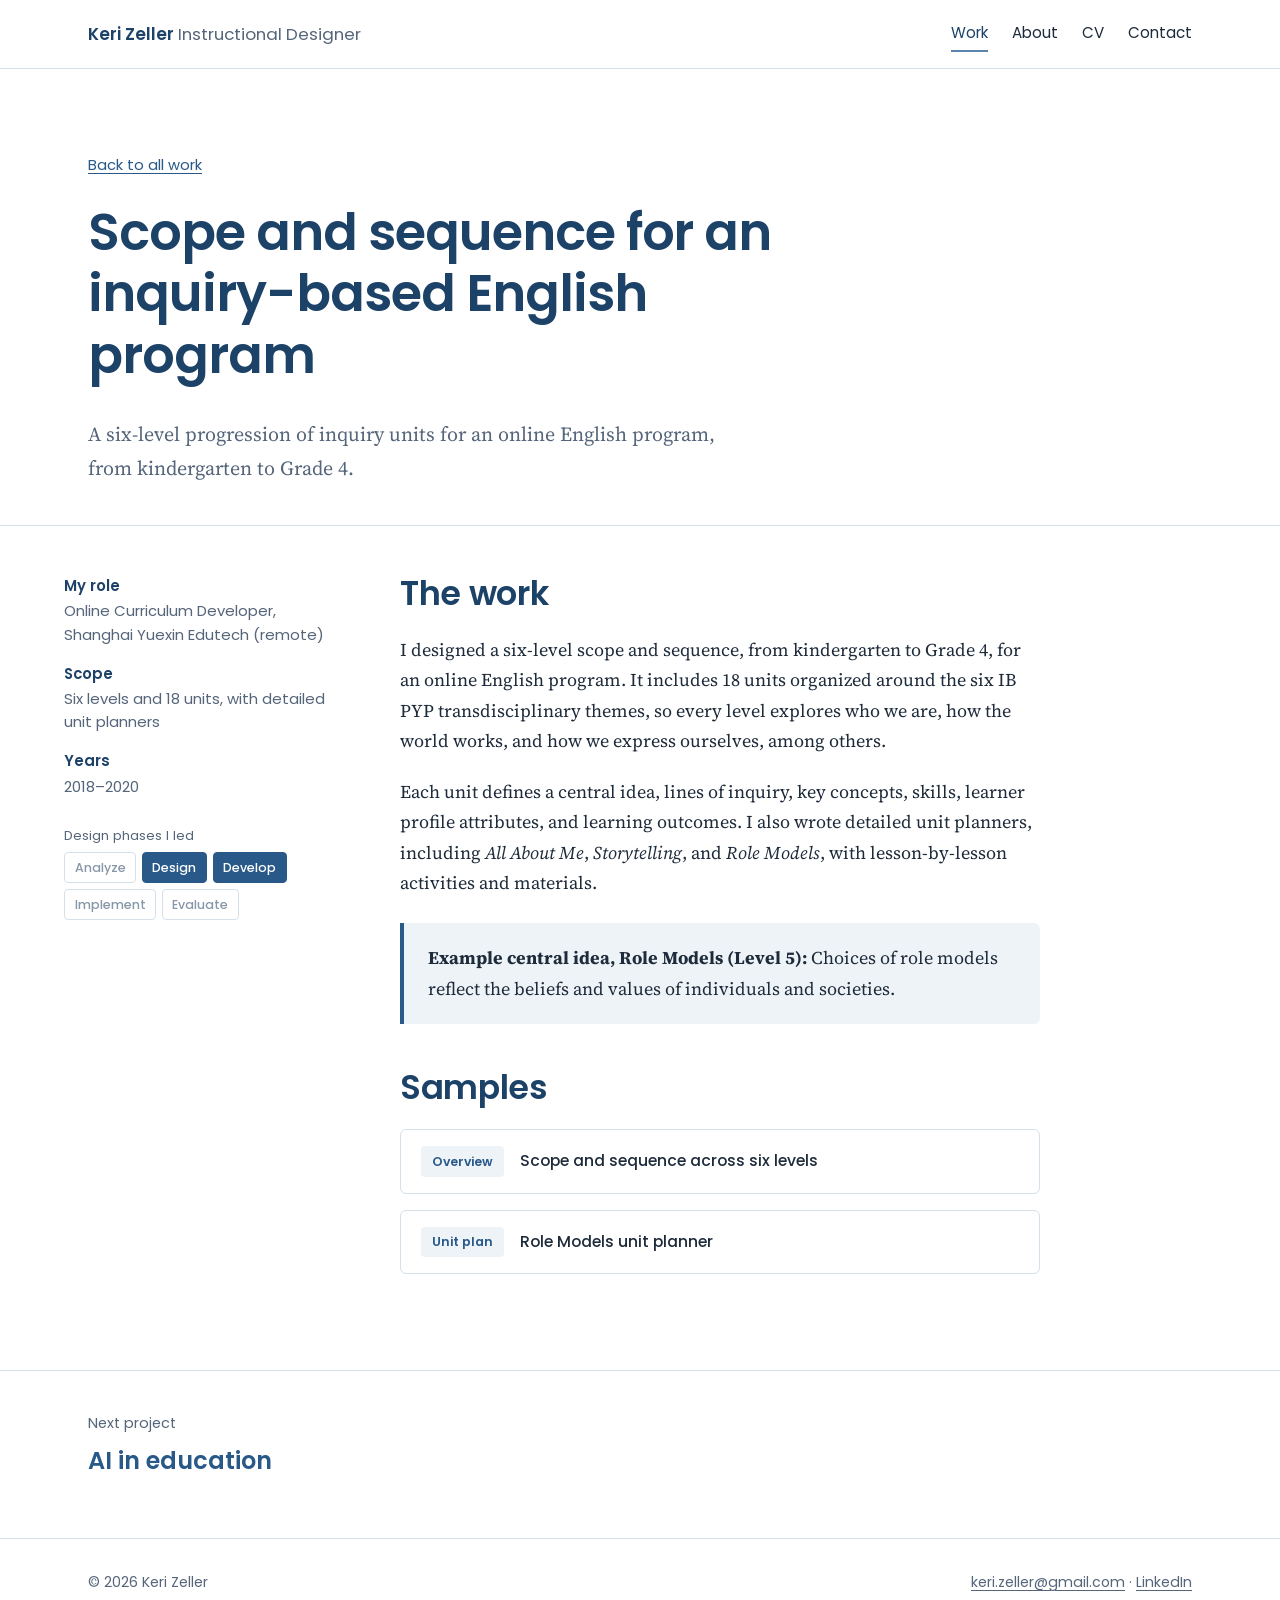
==== curriculum.html @ 0e12e890 "Add files via upload" ====
<!DOCTYPE html>
<html lang="en">
<head>
<meta charset="utf-8">
<meta name="viewport" content="width=device-width, initial-scale=1">
<title>Scope and sequence for an inquiry-based English program | Keri Zeller</title>
<meta name="description" content="Six levels, from kindergarten to Grade 4, and 18 inquiry-based units for an online English program, each with a detailed unit planner.">
<link rel="preconnect" href="https://fonts.googleapis.com">
<link rel="preconnect" href="https://fonts.gstatic.com" crossorigin>
<link href="https://fonts.googleapis.com/css2?family=Poppins:wght@400;500;600&family=Source+Serif+4:opsz,wght@8..60,400;8..60,600&display=swap" rel="stylesheet">
<link rel="stylesheet" href="css/styles.css">
<link rel="icon" href="data:image/svg+xml,<svg xmlns='http://www.w3.org/2000/svg' viewBox='0 0 64 64'><rect width='64' height='64' rx='14' fill='%23295989'/><text x='32' y='42' font-family='Arial' font-size='28' font-weight='700' fill='white' text-anchor='middle'>KZ</text></svg>">
</head>
<body>
<a class="skip" href="#main">Skip to content</a>
<header class="site-header">
  <div class="wrap">
    <a class="brand" href="index.html">Keri Zeller <span>Instructional Designer</span></a>
    <nav class="site-nav" aria-label="Main">
      <a href="index.html#work" aria-current="page">Work</a>
      <a href="index.html#about">About</a>
      <a href="cv.html">CV</a>
      <a href="index.html#contact">Contact</a>
    </nav>
  </div>
</header>
<main id="main">

<section class="case-head">
  <div class="wrap">
    <a class="back" href="index.html#work">Back to all work</a>
    <h1>Scope and sequence for an inquiry-based English program</h1>
    <p class="summary">A six-level progression of inquiry units for an online English program, from kindergarten to Grade 4.</p>
  </div>
</section>
<div class="wrap case-body">
  <aside class="snapshot" aria-label="Project snapshot">
    <dl><dt>My role</dt><dd>Online Curriculum Developer, Shanghai Yuexin Edutech (remote)</dd><dt>Scope</dt><dd>Six levels and 18 units, with detailed unit planners</dd><dt>Years</dt><dd>2018–2020</dd></dl>
    <p class="addie-label">Design phases I led</p><ul class="addie" aria-label="ADDIE phases covered: Design, Develop"><li>Analyze</li><li class="on">Design</li><li class="on">Develop</li><li>Implement</li><li>Evaluate</li></ul>
  </aside>
  <article class="prose">

<h2>The work</h2>
<p>I designed a six-level scope and sequence, from kindergarten to Grade 4, for an online English program. It includes 18 units organized around the six IB PYP transdisciplinary themes, so every level explores who we are, how the world works, and how we express ourselves, among others.</p>
<p>Each unit defines a central idea, lines of inquiry, key concepts, skills, learner profile attributes, and learning outcomes. I also wrote detailed unit planners, including <em>All About Me</em>, <em>Storytelling</em>, and <em>Role Models</em>, with lesson-by-lesson activities and materials.</p>

<div class="callout">
  <p><strong>Example central idea, Role Models (Level 5):</strong> Choices of role models reflect the beliefs and values of individuals and societies.</p>
</div>

<h2>Samples</h2>
<div class="samples">
  <a class="sample" href="files/samples/Scope_and_Sequence_Six_Levels.pdf" target="_blank" rel="noopener"><span class="type">Overview</span><span class="title">Scope and sequence across six levels</span></a>
  <a class="sample" href="files/samples/Role_Models_Unit_Planner.pdf" target="_blank" rel="noopener"><span class="type">Unit plan</span><span class="title">Role Models unit planner</span></a>
</div>

  </article>
</div>
<section class="next">
  <div class="wrap">
    <p>Next project</p>
    <a href="ai-in-education.html">AI in education</a>
  </div>
</section>
</main>
<footer class="site-footer">
  <div class="wrap">
    <span>© 2026 Keri Zeller</span>
    <span><a href="mailto:keri.zeller@gmail.com">keri.zeller@gmail.com</a> · <a href="https://www.linkedin.com/in/keri-zeller">LinkedIn</a></span>
  </div>
</footer>
</body>
</html>
---- css/styles.css ----
/* Keri Zeller portfolio — shared styles
   Brand: KZ deep blue #295989, sky #5985AC, white. Poppins for headings/UI, Source Serif 4 for reading text. */

:root {
  --ink: #295989;
  --ink-deep: #1d4268;
  --sky: #5985ac;
  --mist: #eef3f8;
  --line: #d6e0ea;
  --text: #1e2b3a;
  --muted: #55657a;
  --paper: #ffffff;
  --amber: #e8b04b;
  --sans: "Poppins", "Segoe UI", Arial, sans-serif;
  --serif: "Source Serif 4", Georgia, "Times New Roman", serif;
  --wrap: 72rem;
  --read: 40rem;
  color-scheme: light;
}

* { box-sizing: border-box; }
html { scroll-behavior: smooth; }
@media (prefers-reduced-motion: reduce) { html { scroll-behavior: auto; } }

body {
  margin: 0;
  background: var(--paper);
  color: var(--text);
  font-family: var(--serif);
  font-size: 1.125rem;
  line-height: 1.7;
}

img { max-width: 100%; height: auto; display: block; }

a { color: var(--ink); text-decoration-thickness: 1px; text-underline-offset: 3px; }
a:hover { color: var(--ink-deep); text-decoration-thickness: 2px; }
:focus-visible { outline: 3px solid var(--amber); outline-offset: 3px; border-radius: 2px; }

h1, h2, h3, h4 { font-family: var(--sans); color: var(--ink-deep); line-height: 1.2; margin: 0 0 .6em; }
h1 { font-size: clamp(2.4rem, 6vw, 4.2rem); font-weight: 600; letter-spacing: -0.02em; }
h2 { font-size: clamp(1.6rem, 3vw, 2.1rem); font-weight: 600; letter-spacing: -0.01em; }
h3 { font-size: 1.25rem; font-weight: 600; }
p { margin: 0 0 1.1em; }

.wrap { max-width: var(--wrap); margin: 0 auto; padding: 0 1.5rem; }

.skip { position: absolute; left: -999px; top: 0; background: var(--amber); color: var(--text); padding: .5rem 1rem; z-index: 10; font-family: var(--sans); }
.skip:focus { left: 1rem; top: 1rem; }

/* ---------- Header ---------- */
.site-header { border-bottom: 1px solid var(--line); background: var(--paper); }
.site-header .wrap { display: flex; align-items: center; justify-content: space-between; gap: 1rem; min-height: 4.25rem; flex-wrap: wrap; }
.brand { font-family: var(--sans); font-weight: 600; font-size: 1.05rem; color: var(--ink-deep); text-decoration: none; }
.brand span { font-weight: 400; color: var(--muted); }
.site-nav { display: flex; gap: 1.5rem; flex-wrap: wrap; }
.site-nav a { font-family: var(--sans); font-size: .95rem; color: var(--text); text-decoration: none; padding: .25rem 0; border-bottom: 2px solid transparent; }
.site-nav a:hover, .site-nav a[aria-current="page"] { border-bottom-color: var(--sky); color: var(--ink-deep); }

/* ---------- Blueprint hero (home) ---------- */
.blueprint {
  background-color: var(--ink);
  background-image:
    linear-gradient(rgba(255,255,255,.07) 1px, transparent 1px),
    linear-gradient(90deg, rgba(255,255,255,.07) 1px, transparent 1px),
    linear-gradient(rgba(255,255,255,.035) 1px, transparent 1px),
    linear-gradient(90deg, rgba(255,255,255,.035) 1px, transparent 1px);
  background-size: 120px 120px, 120px 120px, 24px 24px, 24px 24px;
  color: #fff;
}
.hero { padding: clamp(4rem, 10vw, 7.5rem) 0 clamp(3.5rem, 8vw, 6rem); }
.hero-grid { display: grid; grid-template-columns: minmax(0, 1.6fr) minmax(0, 1fr); gap: 3rem; align-items: end; }
.hero h1 { color: #fff; margin-bottom: .25em; }
.hero .role { font-family: var(--sans); font-size: clamp(1.1rem, 2.2vw, 1.45rem); font-weight: 400; color: #d7e4f1; margin: 0 0 1.75rem; }
.hero .lede { font-size: 1.2rem; max-width: 36rem; color: #f2f6fa; }
.hero-note { border-left: 2px solid rgba(255,255,255,.5); padding-left: 1.25rem; font-family: var(--sans); font-size: .95rem; line-height: 1.6; color: #d7e4f1; }
.hero-note strong { display: block; color: #fff; font-weight: 600; margin-bottom: .35rem; }

.actions { display: flex; flex-wrap: wrap; gap: .85rem; margin-top: 2rem; }
.btn { display: inline-block; font-family: var(--sans); font-size: .98rem; font-weight: 500; padding: .8rem 1.4rem; border-radius: 6px; text-decoration: none; border: 2px solid transparent; }
.btn-light { background: #fff; color: var(--ink-deep); }
.btn-light:hover { background: var(--mist); color: var(--ink-deep); }
.btn-ghost { border-color: rgba(255,255,255,.7); color: #fff; }
.btn-ghost:hover { background: rgba(255,255,255,.1); color: #fff; }
.btn-solid { background: var(--ink); color: #fff; }
.btn-solid:hover { background: var(--ink-deep); color: #fff; }
.btn-outline { border-color: var(--ink); color: var(--ink); }
.btn-outline:hover { background: var(--mist); }

/* ---------- Sections ---------- */
.section { padding: clamp(3.5rem, 8vw, 6rem) 0; }
.section-mist { background: var(--mist); }
.section-intro { max-width: var(--read); margin-bottom: 2.5rem; color: var(--muted); }

/* ---------- Work list (home) ---------- */
.work-list { list-style: none; margin: 0; padding: 0; border-top: 1px solid var(--line); }
.work-item { border-bottom: 1px solid var(--line); }
.work-link { display: grid; grid-template-columns: minmax(0, 1.25fr) minmax(0, 1fr); gap: 2rem; padding: 2.25rem 0; text-decoration: none; color: inherit; }
.work-link:hover h3 { color: var(--ink); text-decoration: underline; text-decoration-thickness: 2px; text-underline-offset: 5px; }
.work-link h3 { font-size: clamp(1.35rem, 2.6vw, 1.75rem); margin-bottom: .4rem; }
.work-link .kind { font-family: var(--sans); font-size: .9rem; color: var(--sky); margin: 0 0 .5rem; font-weight: 500; }
.work-link p { margin: 0; color: var(--text); }
.work-meta { display: flex; flex-direction: column; gap: .9rem; justify-content: center; }
.work-meta .myrole { font-family: var(--sans); font-size: .92rem; color: var(--muted); margin: 0; }

/* ---------- ADDIE strip ---------- */
.addie { display: flex; gap: .35rem; margin: 0; padding: 0; list-style: none; flex-wrap: wrap; }
.addie li { font-family: var(--sans); font-size: .78rem; font-weight: 500; padding: .3rem .6rem; border-radius: 4px; border: 1px solid var(--line); color: #8796a8; background: var(--paper); }
.addie li.on { background: var(--ink); border-color: var(--ink); color: #fff; }
.addie-label { font-family: var(--sans); font-size: .82rem; color: var(--muted); margin: 0 0 .4rem; }
.blueprint .addie li { background: transparent; border-color: rgba(255,255,255,.35); color: rgba(255,255,255,.55); }
.blueprint .addie li.on { background: #fff; border-color: #fff; color: var(--ink-deep); }

/* ---------- About (home) ---------- */
.about-grid { display: grid; grid-template-columns: minmax(0, 15rem) minmax(0, 1fr); gap: 3rem; align-items: start; }
.portrait { width: 100%; aspect-ratio: 4 / 5; object-fit: cover; border-radius: 8px; background: var(--ink); }
.portrait-fallback { width: 100%; aspect-ratio: 4 / 5; border-radius: 8px; background: var(--ink); color: #fff; display: grid; place-items: center; font-family: var(--sans); font-size: 3.5rem; font-weight: 600; }
.about-text { max-width: var(--read); }
.facts { display: grid; grid-template-columns: repeat(auto-fit, minmax(13rem, 1fr)); gap: 1.5rem 2rem; margin: 2rem 0 0; }
.facts div { border-top: 2px solid var(--sky); padding-top: .75rem; }
.facts dt { font-family: var(--sans); font-weight: 600; color: var(--ink-deep); font-size: .98rem; }
.facts dd { margin: .2rem 0 0; font-size: 1rem; color: var(--muted); line-height: 1.55; }

/* ---------- Case study pages ---------- */
.case-head { padding: clamp(3rem, 7vw, 5rem) 0 2.5rem; border-bottom: 1px solid var(--line); }
.case-head .back { font-family: var(--sans); font-size: .92rem; display: inline-block; margin-bottom: 1.5rem; }
.case-head h1 { font-size: clamp(2rem, 4.6vw, 3.2rem); max-width: 22ch; }
.case-head .summary { font-size: 1.25rem; max-width: var(--read); color: var(--muted); margin: 0; }

.case-body { display: grid; grid-template-columns: minmax(0, 17rem) minmax(0, 1fr); gap: clamp(2rem, 5vw, 4.5rem); padding: 3rem 0 4rem; }
.snapshot { align-self: start; position: sticky; top: 1.5rem; font-family: var(--sans); font-size: .93rem; line-height: 1.55; }
.snapshot dl { margin: 0 0 1.75rem; }
.snapshot dt { font-weight: 600; color: var(--ink-deep); margin-top: 1rem; }
.snapshot dt:first-child { margin-top: 0; }
.snapshot dd { margin: .15rem 0 0; color: var(--muted); }

.prose { max-width: var(--read); }
.prose h2 { margin-top: 2.75rem; }
.prose h2:first-child { margin-top: 0; }
.prose ul { padding-left: 1.2rem; margin: 0 0 1.2em; }
.prose li { margin-bottom: .45em; }

.steps { list-style: none; counter-reset: step; padding: 0; margin: 0 0 1.5rem; }
.steps li { counter-increment: step; position: relative; padding: 0 0 1.4rem 3.25rem; margin: 0; }
.steps li::before {
  content: counter(step);
  position: absolute; left: 0; top: .1rem;
  width: 2.1rem; height: 2.1rem; border-radius: 50%;
  border: 2px solid var(--sky); color: var(--ink-deep);
  font-family: var(--sans); font-weight: 600; font-size: .95rem;
  display: grid; place-items: center;
}
.steps li:not(:last-child)::after { content: ""; position: absolute; left: 1.03rem; top: 2.45rem; bottom: .2rem; width: 2px; background: var(--line); }
.steps strong { font-family: var(--sans); font-weight: 600; color: var(--ink-deep); display: block; margin-bottom: .2rem; font-size: 1.02rem; }

.callout { background: var(--mist); border-left: 4px solid var(--ink); padding: 1.25rem 1.5rem; border-radius: 0 6px 6px 0; margin: 1.5rem 0 2rem; }
.callout p:last-child { margin-bottom: 0; }

/* Samples */
.samples { display: grid; gap: 1rem; margin: 1.25rem 0 2rem; }
.sample { display: grid; grid-template-columns: auto minmax(0, 1fr); gap: 1rem; align-items: center; padding: 1rem 1.25rem; border: 1px solid var(--line); border-radius: 6px; text-decoration: none; color: inherit; }
a.sample:hover { border-color: var(--sky); background: var(--mist); }
.sample .type { font-family: var(--sans); font-size: .78rem; font-weight: 600; color: var(--ink); background: var(--mist); border-radius: 4px; padding: .3rem .55rem; min-width: 5.2rem; text-align: center; }
a.sample:hover .type { background: #fff; }
.sample .title { font-family: var(--sans); font-size: .98rem; font-weight: 500; color: var(--text); }
.sample .note { display: block; font-family: var(--serif); font-size: .95rem; color: var(--muted); font-weight: 400; }

.video { position: relative; aspect-ratio: 16 / 9; border-radius: 8px; overflow: hidden; background: var(--ink-deep); margin: 1.25rem 0 .5rem; }
.video iframe { position: absolute; inset: 0; width: 100%; height: 100%; border: 0; }
.caption { font-family: var(--sans); font-size: .88rem; color: var(--muted); margin-bottom: 1.75rem; }

/* Draft placeholders: remove once real links are added */
.todo { border: 2px dashed var(--amber) !important; background: #fff9ec !important; }
.video.todo { display: grid; place-items: center; color: var(--text); font-family: var(--sans); font-size: .95rem; padding: 1rem; text-align: center; }

.next { border-top: 1px solid var(--line); padding: 2.5rem 0 3.5rem; }
.next a { font-family: var(--sans); font-size: clamp(1.2rem, 2.4vw, 1.5rem); font-weight: 600; text-decoration: none; }
.next a:hover { text-decoration: underline; }
.next p { font-family: var(--sans); font-size: .9rem; color: var(--muted); margin: 0 0 .35rem; }

/* ---------- Contact / footer ---------- */
.contact { text-align: left; }
.contact h2 { color: #fff; }
.contact p { color: #e3ecf5; max-width: 34rem; }
.site-footer { padding: 2rem 0; font-family: var(--sans); font-size: .88rem; color: var(--muted); border-top: 1px solid var(--line); }
.site-footer .wrap { display: flex; justify-content: space-between; gap: 1rem; flex-wrap: wrap; }
.site-footer a { color: var(--muted); }

/* ---------- Responsive ---------- */
@media (max-width: 860px) {
  .hero-grid, .work-link, .about-grid, .case-body { grid-template-columns: minmax(0, 1fr); }
  .hero-grid { gap: 2rem; }
  .work-link { gap: 1rem; }
  .about-grid .portrait, .about-grid .portrait-fallback { max-width: 13rem; }
  .snapshot { position: static; border: 1px solid var(--line); border-radius: 8px; padding: 1.25rem; }
}
@media (max-width: 520px) {
  body { font-size: 1.05rem; }
  .site-nav { gap: 1rem; }
}
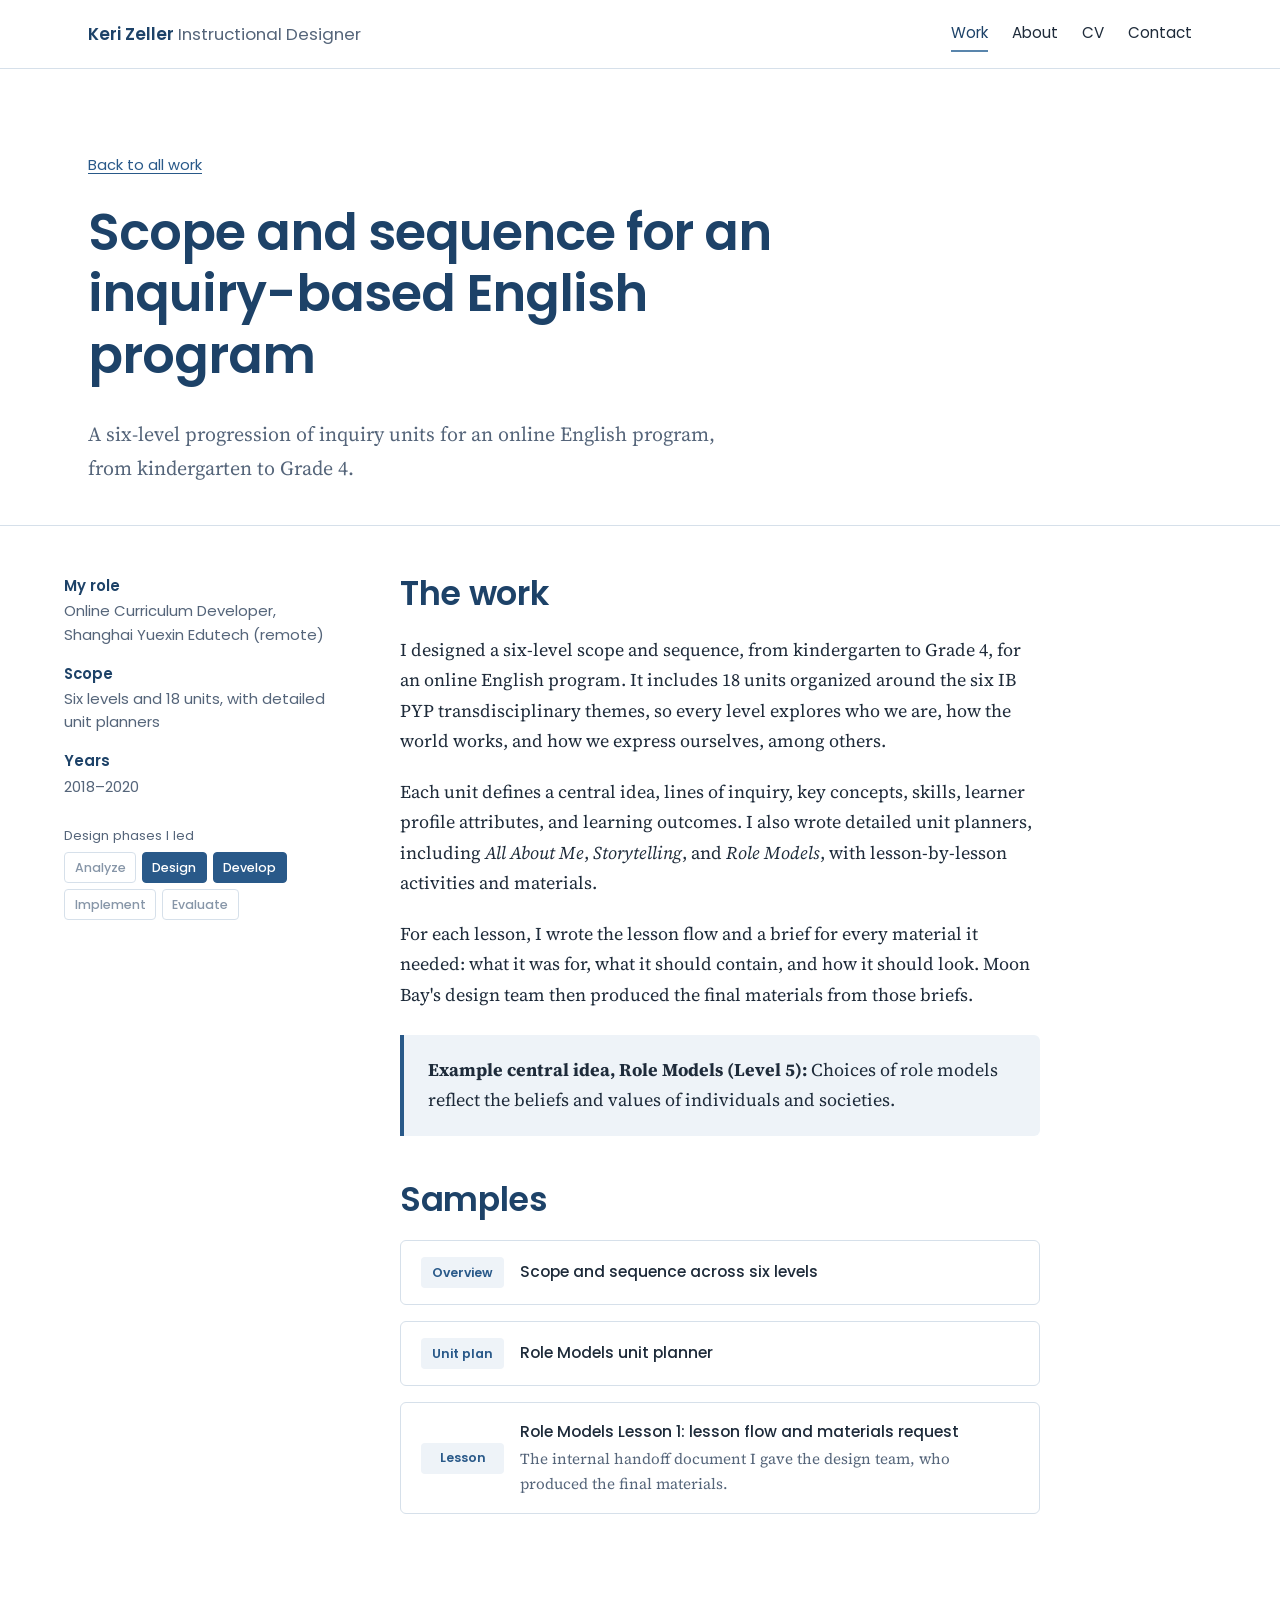
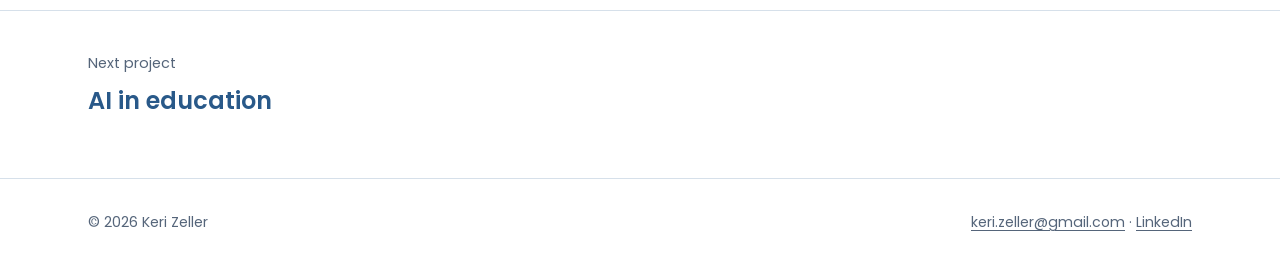
==== commit cde2dd93: "Add files via upload" ====
--- a/curriculum.html
+++ b/curriculum.html
@@ -43,6 +43,7 @@
 <h2>The work</h2>
 <p>I designed a six-level scope and sequence, from kindergarten to Grade 4, for an online English program. It includes 18 units organized around the six IB PYP transdisciplinary themes, so every level explores who we are, how the world works, and how we express ourselves, among others.</p>
 <p>Each unit defines a central idea, lines of inquiry, key concepts, skills, learner profile attributes, and learning outcomes. I also wrote detailed unit planners, including <em>All About Me</em>, <em>Storytelling</em>, and <em>Role Models</em>, with lesson-by-lesson activities and materials.</p>
+<p>For each lesson, I wrote the lesson flow and a brief for every material it needed: what it was for, what it should contain, and how it should look. Moon Bay's design team then produced the final materials from those briefs.</p>
 
 <div class="callout">
   <p><strong>Example central idea, Role Models (Level 5):</strong> Choices of role models reflect the beliefs and values of individuals and societies.</p>
@@ -52,6 +53,7 @@
 <div class="samples">
   <a class="sample" href="files/samples/Scope_and_Sequence_Six_Levels.pdf" target="_blank" rel="noopener"><span class="type">Overview</span><span class="title">Scope and sequence across six levels</span></a>
   <a class="sample" href="files/samples/Role_Models_Unit_Planner.pdf" target="_blank" rel="noopener"><span class="type">Unit plan</span><span class="title">Role Models unit planner</span></a>
+  <a class="sample" href="files/samples/Role_Models_Lesson1_Plan_and_Materials_Brief.pdf" target="_blank" rel="noopener"><span class="type">Lesson</span><span class="title">Role Models Lesson 1: lesson flow and materials request<span class="note">The internal handoff document I gave the design team, who produced the final materials.</span></span></a>
 </div>
 
   </article>
